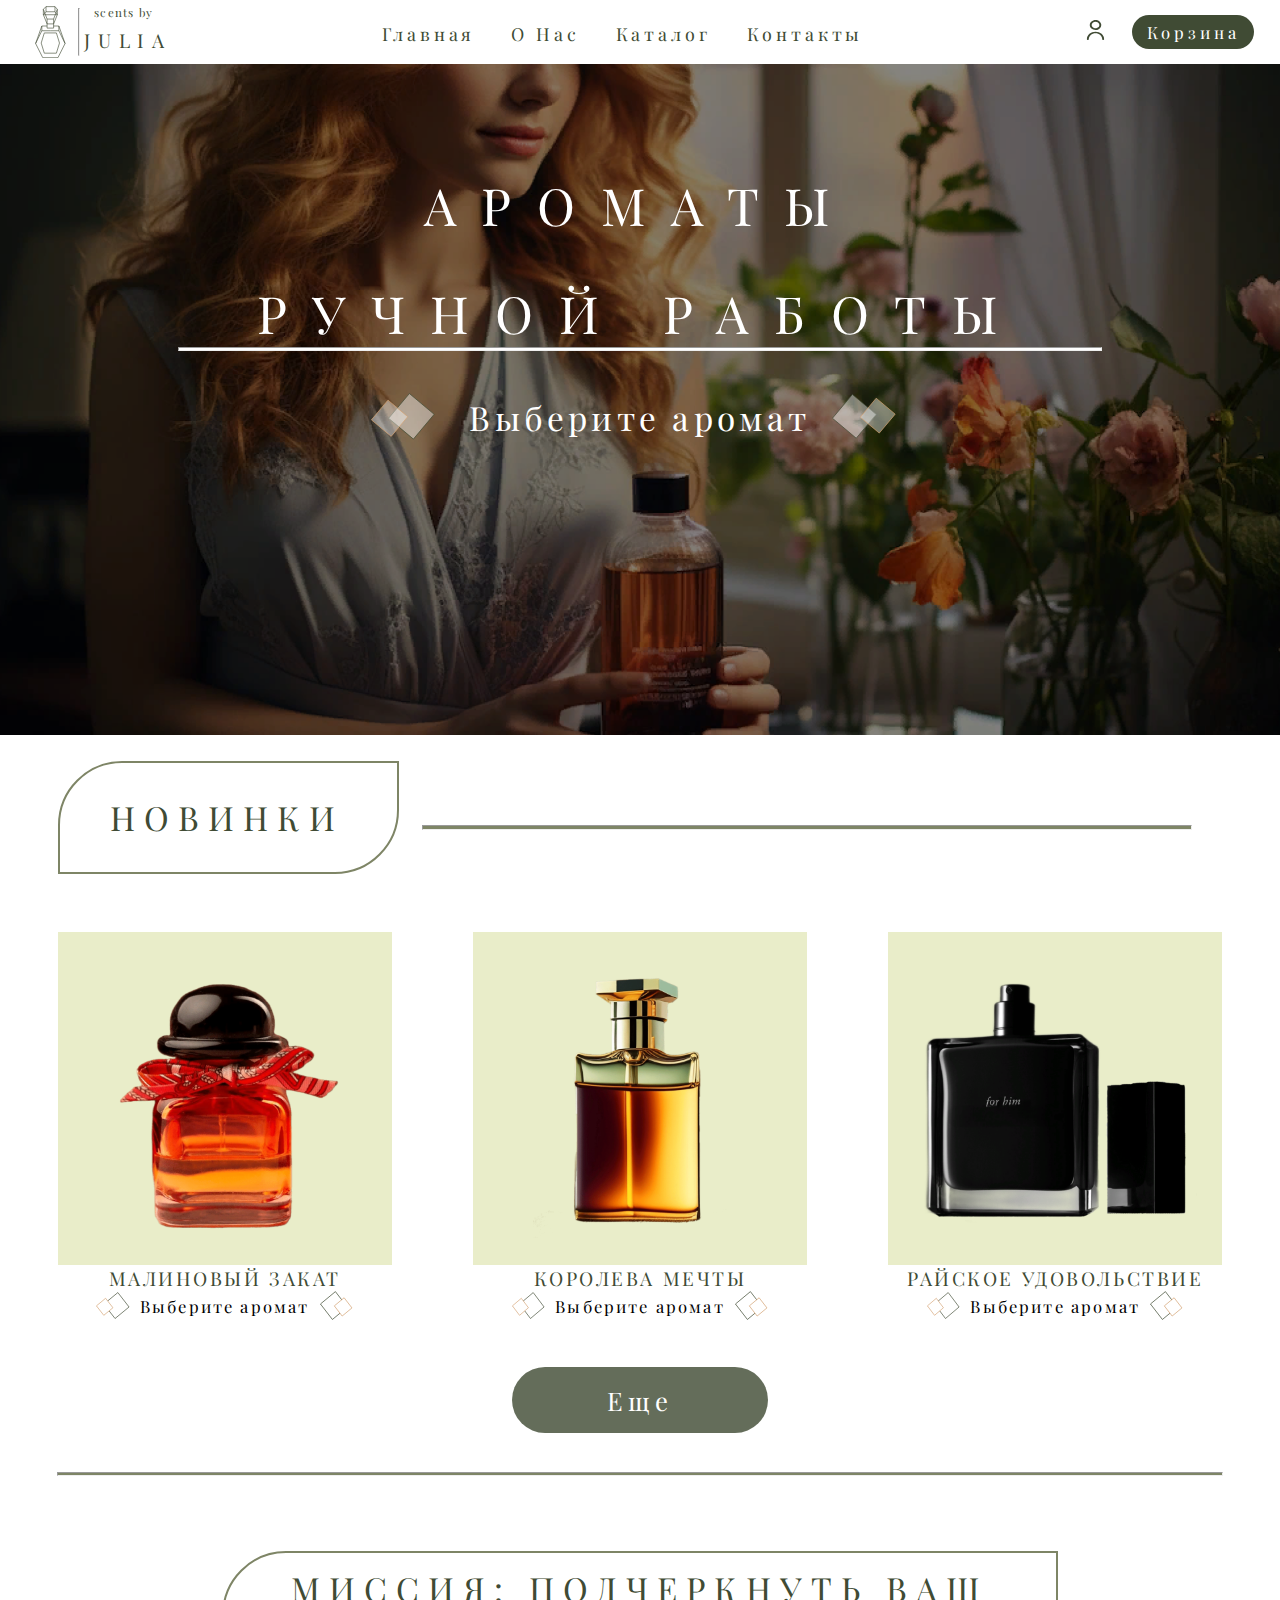
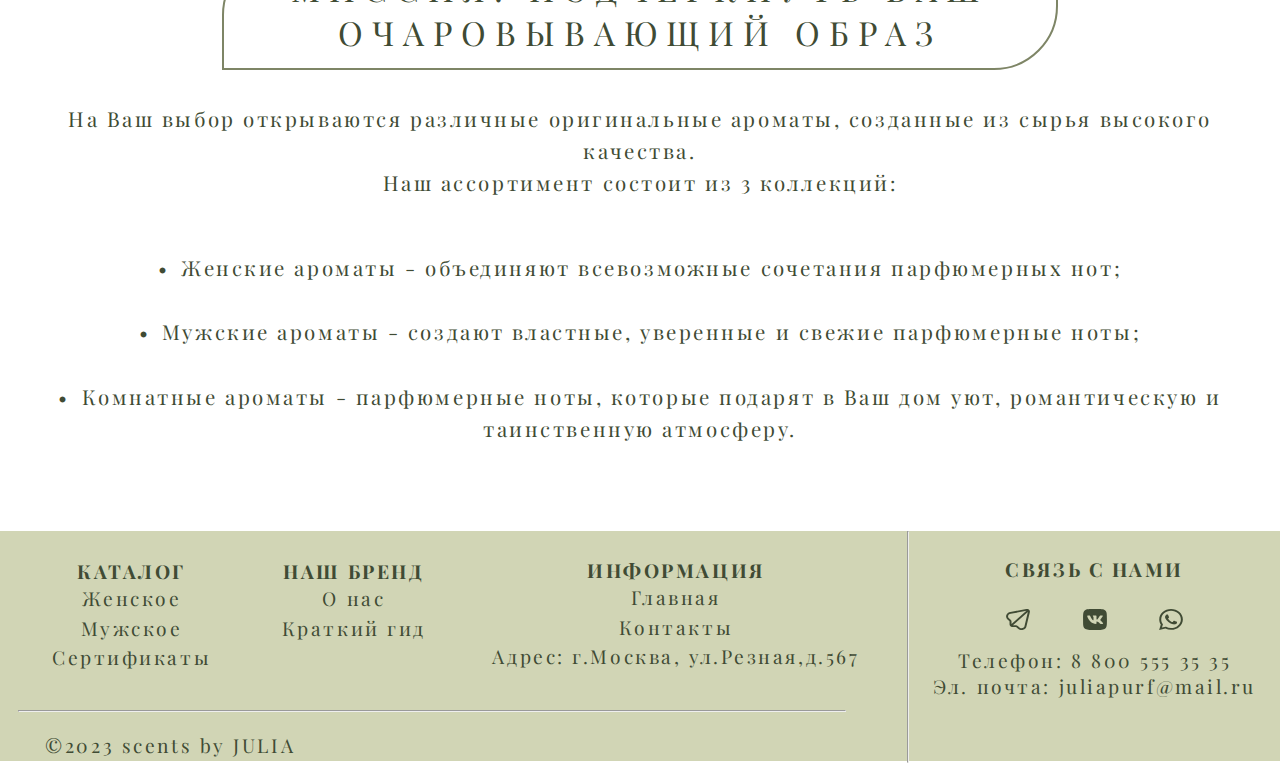
==== index.html @ 01673d9e "Add files via upload" ====
<!DOCTYPE html>
<html>
<head>
    <meta name="viewport" content="width=device-width, initial-scale=1.0">
    <link rel="stylesheet"  href="./css/style11.css">
    <style>
        @font-face {
	font-family: 'Playfair Display'; 
	src: local('Playfair Display'),
		url(PlayfairDisplay-VariableFont_wght.ttf); 
}
    </style>
</head>
<body>
    <header class="menu">
      
      <div class="logo">
          <div style="width: 100%; height: 100%; display: flex; justify-content: flex-end; margin: auto 0%;">
              <img src="./img/флакон.svg" width="78%" height="98%">
          </div>
        <hr style="display: flex; width: 0.5%; height: 3.6vw; margin-left: 8%; margin-right: 3%; background: #404B34;">
          <div>
            <p2>scents by</p2>
            <p3>Julia</p3>
            </div>
      </div>
    
        
    <div class="pan"> <!--lincs-->
        <a href="index.html"><p1>Главная</p1></a>
            <a href="#"><p1>О нас</p1></a>
            <a href="#"><p1>Каталог</p1></a>
            <a href="contakt.html"><p1>Контакты</p1></a>
    </div>
   

    <div class="account">
            <a href="#">
              <img src="./img/icon-личный кабинет.svg" style="width: 100%; height: 100%;">
            </a>
    </div>

    <div class="kor">
          <a href="#"><p>Корзина</p></a>
    </div>
        
    <button class="menu-toggle">&#9776;</button>
  
    <div class="menu-dropdown">
            <a href="index.html"><p1>Главная</p1></a>
            <a href="#"><p1>О нас</p1></a>
            <a href="#"><p1>Каталог</p1></a>
            <a href="contakt.html"><p1>Контакты</p1></a>
            <a href="#"><p1>Личный кабинет</p1></a>
            <a href="#"><p1>Корзина</p1></a>
        </div>
    </header>
    
    <div class="ccc">
        <img src="./img/Эстетика Магазина (1).png" width="100%" height="100%">
        <div style="width:100%; height: 100%; left: 0%; top: 0%; position: absolute; background: rgba(0, 0, 0, 0.48)"></div>
        <div class="cv">
            <h1 class="h1">Ароматы</h1>
            <h1 class="h2">Ручной работы</h1>
        </div>
        <hr style="width: 72%;height: 0.3%; top: 41%; background: white; position: absolute;">
        
        <div class="t">
        <div style="width: 5%; height: 7%; position: absolute; top:49%; left: 29%;">
            <img src="./img/Значслева.svg" width="100%" height="100%">
        </div>

            <h2>Выберите аромат</h2>

        <div style="width: 5%; height: 7%; position: absolute; top:49%; right: 30%;">
            <img src="./img/Значсправа.svg" width="100%" height="100%">
        </div></div>
        </div>

    <div class="new">

            <div class="neww">
                <h3>Новинки</h3>
                <div style="margin: auto 0%;">
                    <hr style="width: 60%; height: 0.2vw; left: 33%; background: #7E8566; position: absolute; ">
                </div>
            </div>
            
            <div class="f">
                <div class="f1">
                    <div class="img"><img src="./img/f1.png" width="80%" height="80%"></div>
                    
                    <div class="f31">
                        <div style="height: 45%; text-align: center;">
                            <p8>Малиновый закат</p8>
                        </div>
                        
                        <div class="f32">
                            <img src="./img/Значок слева.svg" width="10%" height="42%">
                            <p7>Выберите аромат</p7>
                            <img src="./img/Значок справа.svg" width="10%" height="42%">
                        </div>
                    </div>
                </div>
                <div class="f1">
                    <div class="img"><img src="./img/f2.png" width="64%" height="84%"></div>

                    <div class="f31">
                        <div style="height: 45%; text-align: center;">
                            <p8>Королева мечты</p8>
                        </div>
                        
                        <div class="f32">
                            <img src="./img/Значок слева.svg" width="10%" height="42%">
                            <p7>Выберите аромат</p7>
                            <img src="./img/Значок справа.svg" width="10%" height="42%">
                        </div>
                    </div>

                </div>
                <div class="f1">
                    <div class="img"><img src="./img/f3.png" width="89%" height="84%"></div>
                    
                    <div class="f31">
                        <div style="height: 45%; text-align: center;">
                            <p8>Райское удовольствие</p8>
                        </div>
                        
                        <div class="f32">
                            <img src="./img/Значок слева.svg" width="10%" height="42%">
                            <p7>Выберите аромат</p7>
                            <img src="./img/Значок справа.svg" width="10%" height="42%">
                        </div>
                    </div>
                </div>
            </div>
            
            <div class="ech">
                <p>Еще</p>
            </div>
    </div>
    
    <hr style="width: 91%; height: 0.2vw; background: #7E8566; margin-top: 3%;">

    <div class="mis" >
       <a name="git"></a>
        <div class="miss">
            <h4>Миссия: Подчеркнуть ваш очаровывающий образ</h4>
        </div>
    
        <div class="tex">
            <p9>На Ваш выбор открываются различные оригинальные ароматы, созданные из сырья высокого качества.</p9>
            <p10>Наш ассортимент состоит из 3 коллекций:</p10><br>
          <ul> 
            <li>Женские ароматы - объединяют всевозможные сочетания парфюмерных нот;</li><br>
            <li>Мужские ароматы - создают властные, уверенные и свежие парфюмерные ноты;</li><br>
            <li>Комнатные ароматы - парфюмерные ноты, которые подарят в Ваш дом уют, романтическую и таинственную атмосферу.</li><br>
        </ul> 
        </div> 
    
    </div>

    <footer>
        <div class="fleft">

            <div class="kat">
                <div class="katalog">
                    <div class="p16"><p16>Каталог</p16></div>
                    
                    <div class="p17">
                        <p17>Женское</p17>
                        <p17>Мужское</p17>
                        <p17>Сертификаты</p17>
                    </div>
                </div>

                <div class="our">
                    <div class="p16"><p16>Наш бренд</p16></div>
                    
                    <div class="p17">
                        <p17>О нас</p17>
                        <p17><a href="#git">Краткий гид</a></p17>
                    </div>
                </div>

                <div class="infor">
                    <div class="p16"><p16>Информация</p16></div>
                    
                    <div class="p17">
                        <p17><a href="index.html">Главная</a></p17>
                        <p17><a href="contakt.html">Контакты</a></p17>
                        <p17>Адрес: г.Москва, ул.Резная,д.567</p17>
                    </div>
                </div>

            </div>
            <hr style="width: 91%; height: 0.01vw; background: #404B34; margin:0 0 0 2%;">
            <p>©2023 scents by JULIA</p>
            

        </div>
        <hr class="hr-style" style="width: 0.01vw; height: 18vw; background: #404B34; margin: 0;">
        <div class="fright">
            <div class="with_our">
                <div class="p16"><p16>Связь с нами</p16></div>
                <div class="znac">
                    <img src="./img/тг.svg" width="16%" height="100%">
                    <img src="./img/вк.svg"  width="16%" height="100%">
                    <img src="./img/ватцап.svg"  width="16%" height="100%">
                </div>
                <div class="text">
                    <p20>Телефон: <a href="tel:+78005553535">8 800 555 35 35</a></p20>
                    <p20>Эл. почта: <a href="mailto:juliapurf@mail.ru?subject=Вопросы и предложения">juliapurf@mail.ru</a></p20>
                </div>
            </div>
        </div>
    </footer>

    <div class="btn-up btn-up_hide"></div>


    <script src="index.js"></script>
</body>
</html>
---- css/style11.css ----
body{
    font-family: 'Playfair Display', serif;
    margin: 0%;
    width: 100%;
    height: 100%;
    /*width: 1920px;
    height: 3553px;*/
}

.btn-up {
position: fixed;
background-color: #7E8566;
right: 20px;
bottom: 20px;
border-radius: 22px;
cursor: pointer;
width: 44px;
height: 44px;
}

.btn-up::before {
content: "";
text-align: center;
position: absolute;
width: 20px;
height: 20px;
left: 12px;
top: 12px;
background-image: url("data:image/svg+xml,%3Csvg xmlns='http://www.w3.org/2000/svg' width='20' height='20' viewBox='0 0 20 20'%3E%3Cg fill='none' stroke='%23fff' stroke-width='2' stroke-linecap='round' stroke-linejoin='round'%3E%3Cpath d='M10 17V4M3 10l7-7 7 7'/%3E%3C/g%3E%3C/svg%3E");
}

.btn-up_hide {
display: none;
}

@media (hover: hover) and (pointer: fine) {
.btn-up:hover {
background-color: #7E8566;
}
}

header{
    display: flex;
    width: 96%;
    height: 4%;
    /*width: 1840px;
    height: 123px;*/
    flex-shrink: 0;
    margin-left: auto;
    margin-right: auto;
    justify-content: space-between;
    align-items: center;
    flex-direction: row;
}
.logo{
    display: flex;
    justify-content: left;
    width: 11.9%;
    height: 66.66%;
    margin: auto 0%;
    flex-shrink: 0;
}

p2{
    display: flex;
    width: 90%;
    height: 40%;
    flex-direction: column;
    justify-content: center;

    color: #404B34;
    text-align: center;
    font-size: 0.9vw;
    font-style: normal;
    font-weight: 400;
    line-height: normal;
    letter-spacing: 0.1vw;
    text-transform: lowercase;
}



p3{
    display: flex;
    width: 74.5%;
    height: 45%;
    flex-direction: column;
    justify-content: center;
    flex-shrink: 0;

    color: #404B34;
    text-align: center;
    font-size: 1.5vw;
    font-style: normal;
    font-weight: 400;
    line-height: 0%; /* 0% */
    letter-spacing: 0.6vw;
    text-transform: uppercase;
}

.pan{
    display: flex;
    justify-content: center;
    width: 36%;
    height: 22.7%;
    margin: auto 0;
    flex-grow: 1;
    flex-shrink: 0;
}

p1{
    vertical-align: middle;
    margin: auto 0 ;
    color: #404B34;
    text-align: center;
    font-size: 1.4vw;
    font-style: normal;
    font-weight: 400;
    line-height: 0%; /* 0% */
    letter-spacing: 0.3vw;
    text-transform: capitalize;
   
}

.pan a {
    margin: auto 2% ;        
    text-decoration: none
}

.account {
            
    width: 2.7%;
    height: 36.5%;
    display: flex;
    align-items: center;
    margin-right: 2%;
        
}

.kor{
    align-items: center;
    width: 10%;
    height: 54.4%;
    flex-shrink: 0;
    border-radius: 2vw;
    background: #404B34;
    margin: auto 0;
    color:white;
    text-align: center;
    font-size: 1.3vw;
    font-style: normal;
    font-weight: 400;
    line-height: 0%; /* 0% */
    letter-spacing: 0.3vw;
    text-transform: capitalize;

}
.kor a{
    color: white;
    text-decoration: none;
}

.account a {
    margin-left: 10px;
    color: #fff;
    text-decoration: none;
}


.menu-toggle {
    display: none;
    width: 5%;
    height: 100%;
    background-color: #404B34;
    border: none;
    color: #fff;
    font-size: 3vw;
    text-align: center;
    cursor: pointer;
}
.menu-dropdown{
  display: none;
}

.ccc {
height: 29%;           
position: relative;
display: flex;
flex-direction: column;
justify-content: center;
align-items: center;
text-align: center;
}

.cv { width: 75%;
    height: 25%;
display: flex;
justify-content: center;
align-items: center;
}

.h1{
    
    width: 60%;
    height: 10%;
    top: 16%;
    margin: 0 auto;
    position: absolute; 
    color: white; 
    font-size: 4vw;
    font-weight: 400;
     text-transform: uppercase; 
     letter-spacing: 2vw; 
     word-wrap: break-word;
}

.h2{
    width: 100%; height: 10%;  top: 32%;
    margin: 0 auto;
    position: absolute; 
    color: white; 
    font-size: 4vw; 
    font-weight: 400;
     text-transform: uppercase; 
     letter-spacing: 2vw; 
     word-wrap: break-word;

}

h2{
    display: flex;
    position: absolute;
    top: 44%;
    width: 28%;
    height: 9%;
    flex-direction: column;
    justify-content: center;
    flex-shrink: 0;
    color: #FFF;

    text-align: center;
    font-size: 2.6vw;
    font-style: normal;
    font-weight: 400;
    line-height: 0%; /* 0% */
    letter-spacing: 0.33vw;

}

.t{
    display: flex;
    flex-direction: row;
    justify-content: center;
    align-items: center;
}


.new{

    display: flex;
    width: 91%;
    margin-left: auto;
    margin-right: auto;
    height: 29%;
    margin-top:2%;
    flex-direction: column;

    flex-shrink: 0;
}
.neww{
    
    width: 29%;
    height: 8.5vw;
    border-radius: 5vw 0;
    border: 0.2vw solid #7E8566;
    display: flex;
    justify-content: space-around;
}
h3{
    display: flex;
    width: 70%;
    height: 9%;
    align-items: center;
    flex-shrink: 0;
    color: #404B34;
        margin: auto;
    text-align: center;
    font-size: 2.6vw;
    font-style: normal;
    font-weight: 400;
    line-height: 0%; /* 0% */
    letter-spacing: 0.7vw;
    text-transform: uppercase;
}

.f{
    width: 100%;
    height: 60%;
    margin-top:5%;
    display: flex;
    justify-content: space-between;
    flex-shrink: 0;

}
.f1{
    width: 28.7%;
    height: 99%;
    flex-shrink: 0;

    
}
.img{
    width: 100%; 
    height:26vw; 
    background: #E9EDC9; 
    display: flex;
                    
    justify-content: center;
                    
    align-items: center;
}

.f31{
    
    width: 100%;
    height: 16.5%;
    flex-shrink: 0;
}
p8{
    color: #404B34;
    text-align: center;
    font-size: 1.5vw;
    font-style: normal;
    font-weight: 400;
    letter-spacing: 0.2vw;
    text-transform: uppercase;
}
.f32{

    margin-left: auto;
    margin-right: auto;
    width: 100%;
    height: 54%;
    display: flex;
     align-items: center;
    justify-content: center;flex-shrink: 0;
}
p7{
    margin: 0 3%;
    text-align: center;
    font-size: 1.3vw;
    font-style: normal;
    font-weight: 400;
    line-height: 0px; /* 0% */
    letter-spacing: 0.17vw;
}
.ech{
    width: 22%;
    height: 5.2vw;
    margin-left: auto;
    margin-right: auto;
    margin-top:4%;
    flex-shrink: 0;
    border-radius: 3vw;
    background: rgba(64, 75, 52, 0.81);
    
    display: flex;
    flex-direction: column;
    justify-content: center;

    color: #FFF;
    text-align: center;
    font-size: 2vw;
    font-style: normal;
    font-weight: 400;
    letter-spacing: 0.4vw;
    text-transform: capitalize;
}
.mis{
    margin-top: 5.8%;
    display: flex;
    flex-direction: column;
    align-items: center;
    
}
.tex{    
    display: flex;
    width: 91%;
    height: 36vw;
    flex-direction: column;
    justify-content: center;
    flex-shrink: 0;
    color: #404B34;
    text-align: center;
    font-size: 1.6vw;
    font-style: normal;
    font-weight: 400;
    line-height: 157.813%; /* 157.813% */
    letter-spacing:  0.2vw;
}

ul{
    list-style: none;
    text-align: center;
    padding: 0;
   
}
li:before {
    content: "\2022";
    margin-inline-end: 0.9vw;
}
.miss{
    width: 65%;
    height: 9vw;
    flex-shrink: 0;
    border-radius: 5vw 0;
    border: 0.2vw solid #7E8566;
    background: rgba(255, 255, 255, 0.24);

    display: flex;
    align-items: center;

}
h4{
     color: #404B34;
    text-align: center;
    font-size: 2.6vw;
    font-style: normal;
    font-weight: 400;
    letter-spacing: 0.7vw;
    text-transform: uppercase;
}

footer{
    background: #D1D5B5;
    width: 100%;
    height: 18vw/*338px*/;
    display: flex;
    flex-direction: row;
    flex-shrink: 0;
}
.fleft{
    width: 71%;
    height: 100%;
}
.fright{
    width: 29%/*555px*/;
    height: 100%;
    display: flex;
    justify-content: center;
}
.kat{
    width: 100%/*1365px*/;
    height: 14vw;/*267*/
    display: flex;
    flex-direction: row;
    align-items: center;
    justify-content: space-evenly;
}

.katalog{
    width: 23%;
    height: 69%;
    display: flex;
flex-direction: column;
align-items: center;

}
.our{
    width: 20%;
    height: 69%;
}
.infor{
    width: 45%;
    height: 70%;
}


.with_our{
    width: 89%;
    height: 72%;
    margin-top: 7%;

    display: flex;
    flex-direction: column;
    align-items: center;

}
p15{
    
    width: 72%;
    height: 19%;
    margin-left: 5%;
    flex-shrink: 0;

    color: #404B34;
    vertical-align: bottom;
    font-size: 1.5vw;
    font-style: normal;
    font-weight: 400;
    letter-spacing: 0.15vw;
}
.p16{
    color: #404B34;
    text-align: center;
    font-size: 1.5vw;
    font-style: normal;
    font-weight: 400;
    letter-spacing: 0.2vw;
    text-transform: uppercase;
    font-weight: bold;
}
.p17{
    display: flex;
    flex-direction: column;
    justify-content: flex-end;
    
    
}
footer p{
    color: #404B34;
    margin-left: 5%;
    font-size: 1.5vw;
    font-style: normal;
    font-weight: 400;
    line-height: 2.3vw; /* 0% */
    letter-spacing: 0.2vw;
}
p17{
    color: #404B34;
    text-align: center;
    font-size: 1.5vw;
    font-style: normal;
    font-weight: 400;
    line-height: 2.3vw; /* 0% */
    letter-spacing: 0.2vw;
}
.znac{
    width: 80%;
    height: 13%;
    margin-top: 8%;
    display: flex;
    flex-direction: row;
    justify-content: space-evenly;

}
.text{
    display: flex;
    flex-direction: column;
    align-items: center;

    margin-top: 5%;

    color: #404B34;
    text-align: center;
    font-size: 1.5vw;
    font-style: normal;
    font-weight: 400;
    letter-spacing:  0.2vw;
}
a{
    text-decoration: none ;
    color: #404B34; /* Цвет ссылок */
    transition: color 0.3s;
}
a:hover{
    color: #5b882a;
}

@media screen and (max-width: 1200px) {
    .logo p2{
        height: 30%;
        margin-top: 14%
    }
    .tex{
         height: 40vw;
        font-size: 1.7vw;
    }
    
}
@media screen and (max-width: 1000px) {
    .logo p2{
        height: 30%;
        margin-top: 14%
    }
    .tex{
            
        font-size: 1.7vw;
            height: 42vw;
    }
    
}


@media only screen and (max-width: 800px) {
    .pan {
        display: none;
    }
    .logo p2{
        height: 30%;
        margin-top: 8%
    }
    .account a {
        display: none;
    
    }
    .kor{
        display: none;
    }
    .menu-toggle {
        display: flex;
        justify-content: center;
        align-items: center;
    }
    .menu-dropdown {
        display: none;
        background-color: #E9EDC9;
        position: absolute;
        top: 5.9vw;
        left: 0;
        right: 0;
        text-align: left;
        z-index: 1;
    }
    .menu-dropdown a {
        display: block;
        padding: 2vw;
        border-bottom: 1px solid #ddd;
      }
    p1{
        font-size: 2.3vw;
    }
    .menu-toggle.active + .menu-dropdown {
        display: block;
    }
    
    .menu-dropdown a {
        display: block;
        text-decoration: none;
    }

}
@media screen and (max-width: 600px) {
    .logo p2{
        height: 30%;
        margin-top: 14%
    }
    .tex{
            
        font-size: 2.7vw;
        width: 82vw;
        height: 72vw;
    }
    .new{
        height: 100%;
    }
    .f{
        width: 100%;
        height: 100%;
        display: flex;
        flex-direction: column;
        align-items: center;
    }

    .f1{
        width: 60%;
        height: 100%;
        margin-bottom: 5%;}
    .img{
        width: 100%;
        height: 100%;
    }

    .f31{
        height: 50%;
    }
    p8{
        font-size: 3.7vw;
    }
    p7{
        font-size: 3vw;
    }
    .ech{
        width: 32%;
        height: 7.5vws;
        font-size: 3vw;
    }
    p1{
        font-size: 3vw;
        top: 3vw;
    }
    .menu-dropdown {
        top: 7vw;
    }
    .miss{
        width: 70%;
        height: 11vw;
        font-size: 3vw;
}
    h3{
        width: 80%;
        height: 9%;
        font-size: 3vw;
    }
    .h1{
    
        width: 63%;
        height: 11%;
        top: 14%;
        font-size: 4.6vw;
    }
    
    .h2{
        width: 100%; height: 10%;  top: 28%; 
        font-size: 4.6vw; 
        font-weight: 400;
    
    }
    h2{
        top: 43%;
        width: 30%;
        font-size: 2.8vw;
    
    }
}
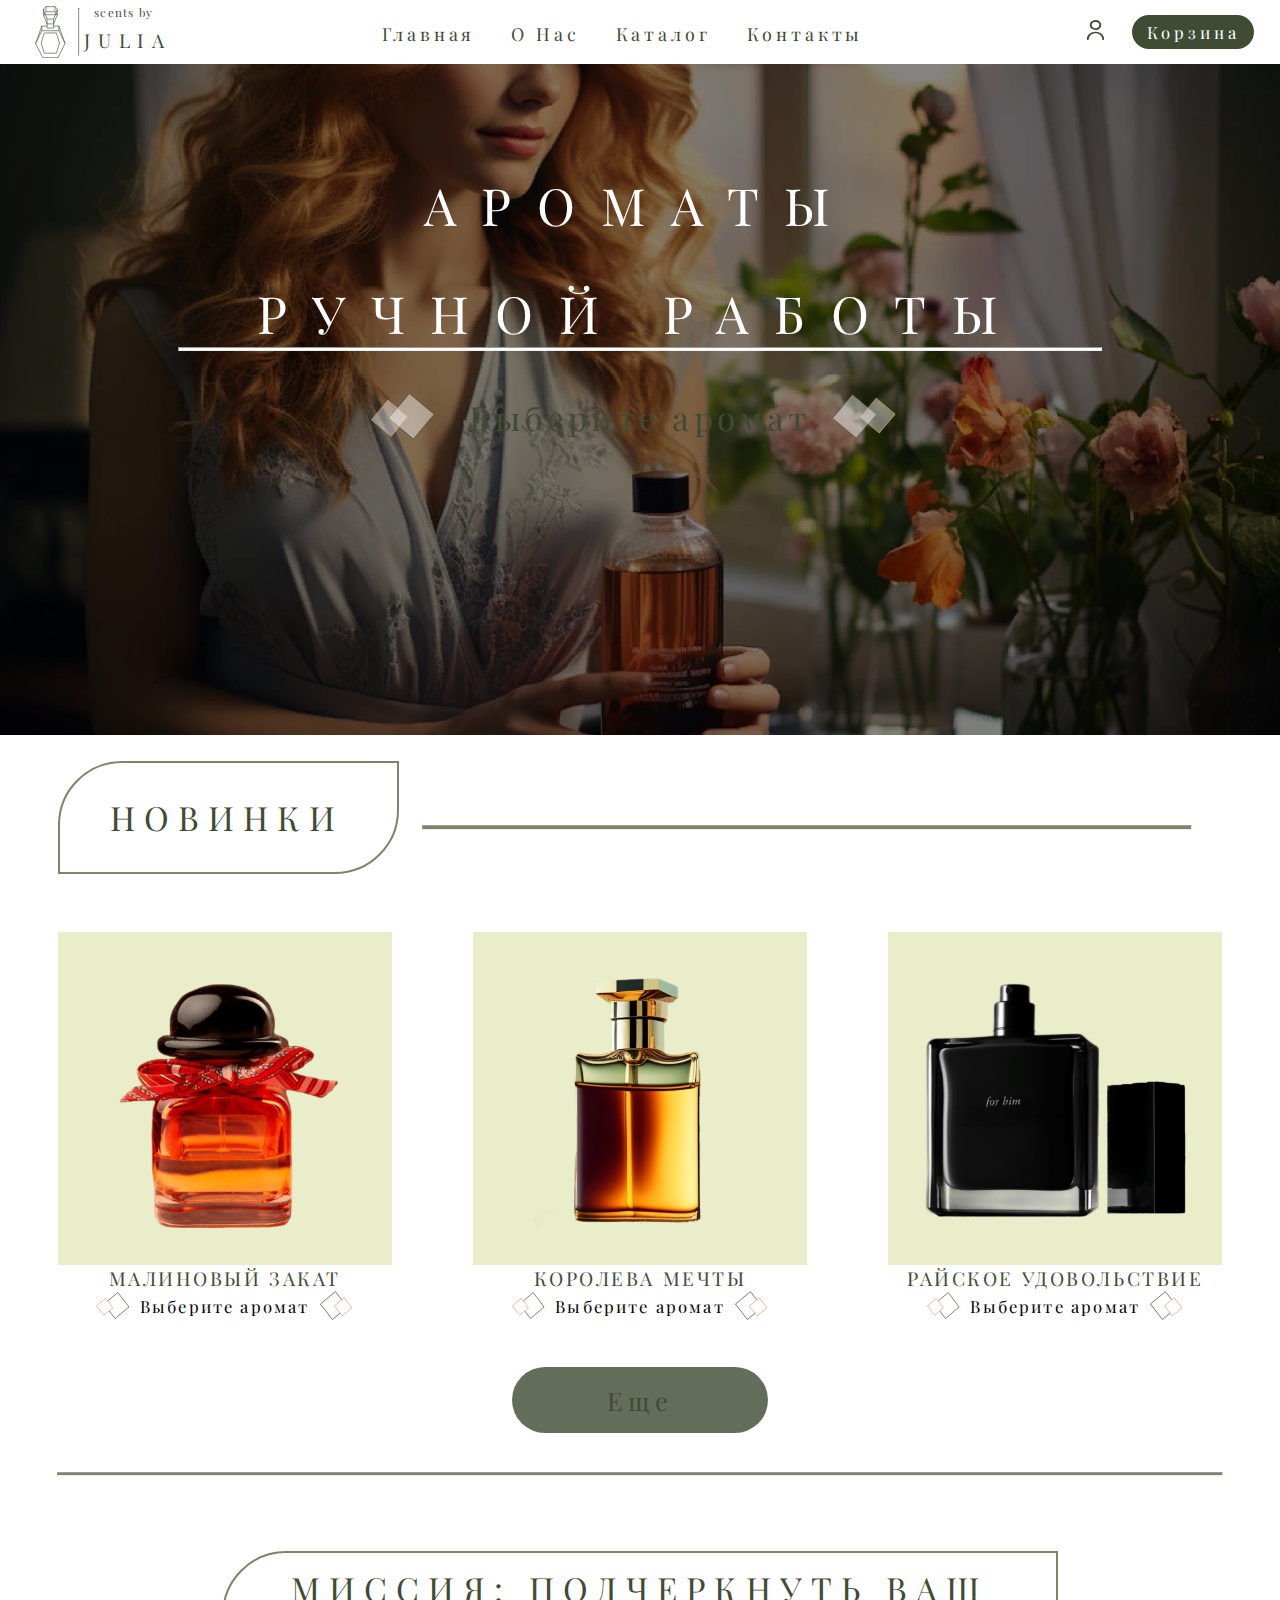
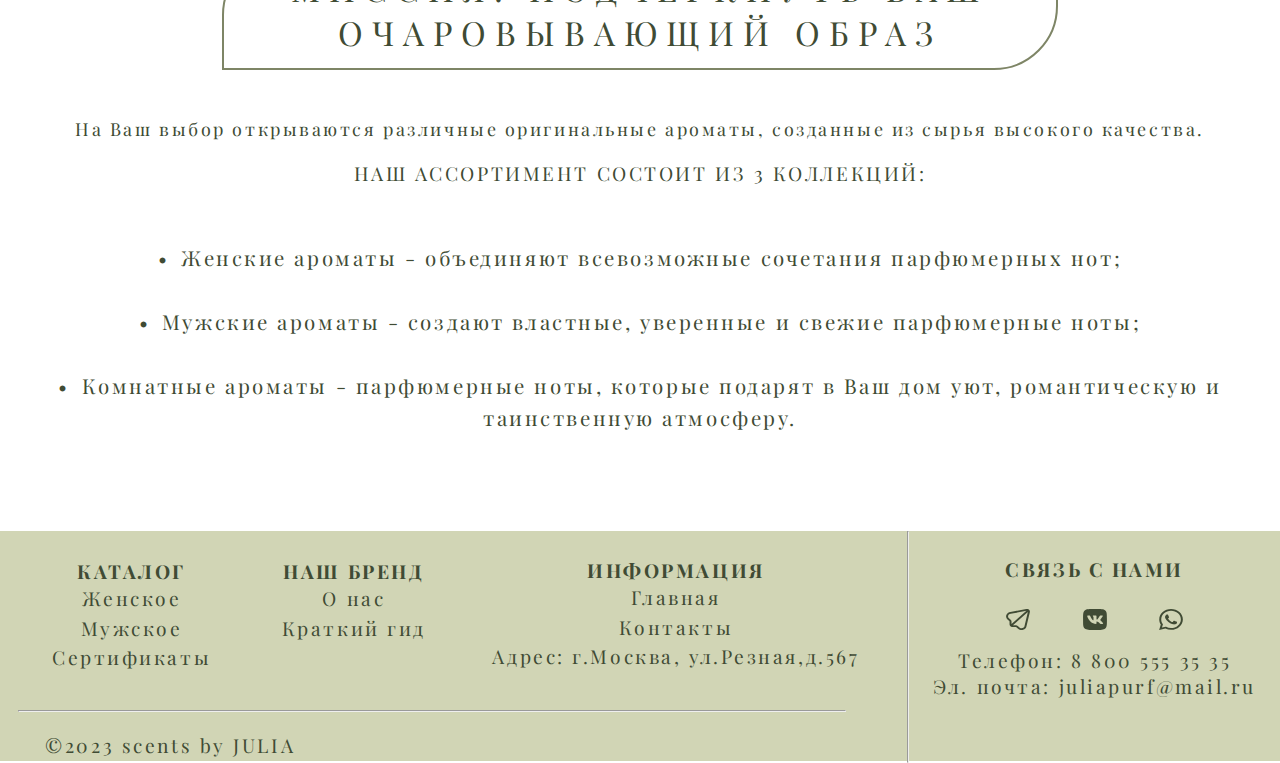
==== commit 671169dc: "Add files via upload" ====
--- a/index.html
+++ b/index.html
@@ -3,6 +3,7 @@
 <head>
     <meta name="viewport" content="width=device-width, initial-scale=1.0">
     <link rel="stylesheet"  href="./css/style11.css">
+    <link rel="stylesheet" href="./css/modal.css">
     <style>
         @font-face {
 	font-family: 'Playfair Display'; 
@@ -28,31 +29,31 @@
         
     <div class="pan"> <!--lincs-->
         <a href="index.html"><p1>Главная</p1></a>
-            <a href="#"><p1>О нас</p1></a>
-            <a href="#"><p1>Каталог</p1></a>
+            <a href="about.html"><p1>О нас</p1></a>
+            <a href="new.html"><p1>Каталог</p1></a>
             <a href="contakt.html"><p1>Контакты</p1></a>
     </div>
    
 
     <div class="account">
-            <a href="#">
+            <a href="login.html">
               <img src="./img/icon-личный кабинет.svg" style="width: 100%; height: 100%;">
             </a>
     </div>
 
     <div class="kor">
-          <a href="#"><p>Корзина</p></a>
+          <a href="login.html"><p>Корзина</p></a>
     </div>
         
     <button class="menu-toggle">&#9776;</button>
   
     <div class="menu-dropdown">
             <a href="index.html"><p1>Главная</p1></a>
-            <a href="#"><p1>О нас</p1></a>
-            <a href="#"><p1>Каталог</p1></a>
+            <a href="about.html"><p1>О нас</p1></a>
+            <a href="new.html"><p1>Каталог</p1></a>
             <a href="contakt.html"><p1>Контакты</p1></a>
-            <a href="#"><p1>Личный кабинет</p1></a>
-            <a href="#"><p1>Корзина</p1></a>
+            <a href="login.html"><p1>Личный кабинет</p1></a>
+            <a href="login.html"><p1>Корзина</p1></a>
         </div>
     </header>
     
@@ -70,7 +71,7 @@
             <img src="./img/Значслева.svg" width="100%" height="100%">
         </div>
 
-            <h2>Выберите аромат</h2>
+            <h2><a href="new.html">Выберите аромат</a></h2>
 
         <div style="width: 5%; height: 7%; position: absolute; top:49%; right: 30%;">
             <img src="./img/Значсправа.svg" width="100%" height="100%">
@@ -97,7 +98,7 @@
                         
                         <div class="f32">
                             <img src="./img/Значок слева.svg" width="10%" height="42%">
-                            <p7>Выберите аромат</p7>
+                            <p7 id="openModal">Выберите аромат</p7>
                             <img src="./img/Значок справа.svg" width="10%" height="42%">
                         </div>
                     </div>
@@ -112,7 +113,7 @@
                         
                         <div class="f32">
                             <img src="./img/Значок слева.svg" width="10%" height="42%">
-                            <p7>Выберите аромат</p7>
+                            <p7 id="open1">Выберите аромат</p7>
                             <img src="./img/Значок справа.svg" width="10%" height="42%">
                         </div>
                     </div>
@@ -128,7 +129,7 @@
                         
                         <div class="f32">
                             <img src="./img/Значок слева.svg" width="10%" height="42%">
-                            <p7>Выберите аромат</p7>
+                            <p7 id="open2">Выберите аромат</p7>
                             <img src="./img/Значок справа.svg" width="10%" height="42%">
                         </div>
                     </div>
@@ -136,7 +137,7 @@
             </div>
             
             <div class="ech">
-                <p>Еще</p>
+                <p><a href="new.html">Еще</a></p>
             </div>
     </div>
     
@@ -168,9 +169,9 @@
                     <div class="p16"><p16>Каталог</p16></div>
                     
                     <div class="p17">
-                        <p17>Женское</p17>
-                        <p17>Мужское</p17>
-                        <p17>Сертификаты</p17>
+                        <p17><a href="woman.html">Женское</a></p17>
+                        <p17><a href="man.html">Мужское</a></p17>
+                        <p17><a href="sert.html">Сертификаты</a></p17>
                     </div>
                 </div>
 
@@ -178,7 +179,7 @@
                     <div class="p16"><p16>Наш бренд</p16></div>
                     
                     <div class="p17">
-                        <p17>О нас</p17>
+                        <p17><a href="about.html">О нас</a></p17>
                         <p17><a href="#git">Краткий гид</a></p17>
                     </div>
                 </div>
@@ -217,8 +218,148 @@
     </footer>
 
     <div class="btn-up btn-up_hide"></div>
-
+    
+    <div id="modal" class="modal">
+        <div class="modal-content">
+          <span class="close">&times;</span>
+          <div class="cart">
+                  
+              <div class="fff1">
+                      <div class="img1">
+                          <img src="./img/f1.png" width="80%" height="80%">
+                      </div>
+                      <div class="fff111" style="text-align: center;">
+                          <p10>Малиновый закат</p10><br>
+                          <p9>Цена: 1892Р</p9>
+                          <div><p9>Объем: </p9><p13 id="o10">10  </p13><p13 id="o30">30  </p13><p13 id="o50">50</p13></div><br>
+                          <div class="ror1"><a href="#"><p9>Добавить в корзину</p9></a></div>
+                      </div>
+              </div>
+  
+              <div class="xar">
+                  <div class="xar1">
+                      <p12>Описание</p12>
+                      <hr style="width: 100%; height: 0.2vw; background: #7E8566;">
+                      <p11>Аромат раскрывается невероятно жизнерадостным букетом из сицилийского мандарина и листьев малины, в который добавлены свежие, воздушные нотки ландыша и магнолии. Османтус и жасмин, драгоценные и соблазнительные компоненты, раскрывают яркую женственность аромата.</p11>
+                  </div>
+                  <div class="xar2">
+                      <p12>Характеристика</p12>
+                      <hr style="width: 100%; height: 0.2vw; background: #7E8566;">
+                      <div class="xar21">
+                          <div class="xar123">
+                              <p11>Верхние ноты</p11><br>
+                              <p11>Ноты сердца</p11><br>
+                              <p11>Базовые ноты</p11><br>
+                              <p11>Семья аромата</p11>
+                          </div>
+                          <div>
+                              <p11>мандарин, ландыш, османтус</p11><br>
+                              <p11>магнолия, жасмин, лист малины</p11><br>
+                              <p11>амброксан, кедр, древесные ноты</p11><br>
+                              <p11>Цветочная</p11>
+                          </div>
+                      </div>
+                  </div>
+              </div>
+          </div>
+        </div>
+      </div>
+  
+  
+      <div id="modal1" class="modal1">
+          <div class="modal-content">
+            <span class="close1">&times;</span>
+            <div class="cart">
+                    
+                <div class="fff1">
+                        <div class="img1">
+                            <img src="./img/f2.png" width="80%" height="80%">
+                        </div>
+                        <div class="fff111" style="text-align: center;">
+                            <p10>Королева мечты</p10><br>
+                            <p9>Цена: 6789Р</p9>
+                            <div><p9>Объем: </p9><p13 id="o10">10  </p13><p13 id="o30">30  </p13><p13 id="o50">50</p13></div><br>
+                            <div class="ror1"><a href="#"><p9>Добавить в корзину</p9></a></div>
+                        </div>
+                </div>
+  
+                <div class="xar">
+                    <div class="xar1">
+                        <p12>Описание</p12>
+                        <hr style="width: 100%; height: 0.2vw; background: #7E8566;">
+                        <p11>Деликатный изящный аромат, сидящий близко к коже. В этом заключается его прелесть. Это аромат дорогого уходового средства, который так и тянет ощутить, приблизившись носом к запястью.  Как для настоящей леди нет нужды намеренно привлекать к себе внимание, чтобы быть замеченной.</p11>
+                    </div>
+                    <div class="xar2">
+                        <p12>Характеристика</p12>
+                        <hr style="width: 100%; height: 0.2vw; background: #7E8566;">
+                        <div class="xar21">
+                            <div class="xar123">
+                              <p11>Верхние ноты</p11><br>
+                              <p11>Ноты сердца</p11><br>
+                              <p11>Базовые ноты</p11><br>
+                              <p11>Семья аромата</p11>
+                          </div>
+                          <div>
+                              <p11>лист мандарина и черная смородина</p11><br>
+                              <p11>роза и иланг-иланг</p11><br>
+                              <p11>мускус и ирис</p11><br>
+                              <p11>Цветочная</p11>
+                            </div>
+                        </div>
+                    </div>
+                </div>
+            </div>
+          </div>
+        </div>
+  
+  
+        <div id="modal2" class="modal2">
+          <div class="modal-content">
+            <span class="close2">&times;</span>
+            <div class="cart">
+                    
+                <div class="fff1">
+                        <div class="img1">
+                            <img src="./img/f3.png" width="80%" height="80%">
+                        </div>
+                        <div class="fff111" style="text-align: center;">
+                            <p10>Рай наслаждения</p10><br>
+                            <p9>Цена: 3678Р</p9>
+                            <div><p9>Объем: </p9><p13 id="o10">10  </p13><p13 id="o30">30  </p13><p13 id="o50">50</p13></div><br>
+                            <div class="ror1"><a href="#"><p9>Добавить в корзину</p9></a></div>
+                        </div>
+                </div>
+                <div class="xar">
+                    <div class="xar1">
+                        <p12>Описание</p12>
+                        <hr style="width: 100%; height: 0.2vw; background: #7E8566;">
+                        <p11>Аромат начинается свежими нотами цитрусовых, которые постепенно сменяются пряными аккордами кардамона и корицы. В сердце аромата раскрываются теплые и утонченные ноты древесных аккордов. Аромат придает мужчине чувство уверенности, страсти и элегантности, делая его неповторимым и узнаваемым.</p11>
+                    </div>
+                    <div class="xar2">
+                        <p12>Характеристика</p12>
+                        <hr style="width: 100%; height: 0.2vw; background: #7E8566;">
+                        <div class="xar21">
+                            <div class="xar123">
+                                <p11>Верхние ноты</p11><br>
+                                <p11>Ноты сердца</p11><br>
+                                <p11>Базовые ноты</p11><br>
+                                <p11>Семья аромата</p11>
+                            </div>
+                            <div>
+                                <p11>арбуз, бергамот</p11><br>
+                                <p11>кардамон, корица, иланг-иланг</p11><br>
+                                <p11>мускус, белый кедр</p11><br>
+                                <p11>Древесные</p11>
+                            </div>
+                        </div>
+                    </div>
+                </div>
+            </div>
+          </div>
+        </div>
 
     <script src="index.js"></script>
+    <script src="./script/modalindex.js"></script>
+    <script src="./script/ob.js"></script>
 </body>
 </html>--- a/css/modal.css
+++ b/css/modal.css
@@ -0,0 +1,500 @@
+
+.cart{
+    width: 98%;
+    height: 90%;
+    display: flex;
+    flex-direction: row;
+    margin-top: 1%;
+    flex-wrap: wrap;
+    overflow: scroll;
+
+}
+.fff1{
+    width: 40%;
+    height: 100%;
+    display: flex;
+    flex-direction: column;
+    align-items: center;
+
+}
+
+
+.fff111{
+
+    width: 100%;
+    height: 33%;
+
+    display: flex;
+    flex-direction: column;
+    justify-content: space-evenly;
+    align-items: center;
+}
+.img1{
+    width: 80%;
+    height: 67%;
+    background: #E9EDC9; 
+    display: flex;
+                    
+    justify-content: center;
+                    
+    align-items: center;
+}
+p9{
+    color: #404B34;
+    text-align: center;
+    font-size: 1.4vw;
+    font-weight: 400;
+    letter-spacing: 0.2vw;
+}
+p13{
+    color: darkgray;
+    text-align: center;
+    font-size: 1.4vw;
+    font-weight: 400;
+    letter-spacing: 0.2vw;
+}
+p10{
+    color: #404B34;
+    text-align: center;
+    font-size: 1.5vw;
+    font-style: normal;
+    font-weight: 400;
+    letter-spacing: 0.2vw;
+    text-transform: uppercase;
+    margin-top: 1%;
+    
+}
+.ror1{
+    width: 60%;
+    height: 100%;
+    border-radius: 2vw;
+    background: #bad29e;
+    display: flex;
+    align-items: center;
+    justify-content: center;
+    
+}
+
+.xar{
+    width: 60%;
+    height: 100%;
+    flex-wrap: wrap
+}
+.xar1{
+    width: 100%;
+    height: 55%;
+
+}
+.xar21{
+    display: flex;
+    flex-direction: row;
+}
+.xar123{
+    width: 30%;
+}
+p11{
+    color: #404B34;
+font-size: 1.2vw;
+font-style: normal;
+font-weight: 400;
+line-height: 164%; /* 164% */
+letter-spacing: 0.2vw;
+}
+p12{
+    color: #404B34;
+font-size: 1.8vw;
+letter-spacing: 0.2vw;
+text-transform: capitalize;
+margin-left: 5%;
+}
+.xar2{
+
+    width: 100%;
+    height: 45%;
+}
+.modal, .modal1, .modal2, .modal3, .modal4, .modal5, .modal6, .modal7,
+ .modal8, .modal9, .modal10, .modal11, .modal12, .modal13, .modal14, .modal15, .modal16, .modal17{
+  display: none;
+  position: fixed;
+  top: 0%;
+  left: 0;
+  width: 100%;
+  height: 100%;
+  background-color: rgba(0, 0, 0, 0.5);
+  z-index: 1;
+}
+
+.modal-content {
+  background-color: #fefefe;
+  margin: auto;
+  margin-top: 5%;
+  border: 1px solid #888;
+  width: 80%;
+  height: 80%;
+}
+
+.close, .close1, .close2, .close3, .close4, .close5, .close6, .close7, .close8,
+ .close9, .close10, .close11, .close12, .close13, .close14, .close15, .close16 , .close17{
+  color: #aaa;
+  float: right;
+  font-size: 1.5vw;
+  font-weight: bold;
+}
+
+.close:hover,
+.close:focus, .close1:hover,
+.close1:focus, .close2:hover,
+.close2:focus , .close3:hover,
+.close3:focus, .close4:hover,
+.close4:focus, .close5:hover,
+.close5:focus, .close6:hover,
+.close6:focus,.close7:hover,
+.close7:focus,.close8:hover,
+.close8:focus, .close9:hover,
+.close9:focus, .close10:hover,
+.close10:focus, .close11:hover,
+.close11:focus, .close12:hover,
+.close12:focus, .close13:hover,
+.close13:focus, .close14:hover,
+.close14:focus, .close15:hover,
+.close15:focus, .close16:hover,
+.close16:focus, .close176:hover,
+.close17:focus {
+  color: black;
+  text-decoration: none;
+  cursor: pointer;
+}
+
+@media screen and (max-width: 1800px) {
+    .ror1{
+        height: 27%;
+    }
+    .img1{
+        height: 63%;
+    }
+    .xar1{
+        height: 60%;
+    }
+    .xar2{
+        height: 40%;
+    }
+    .cart{
+        height: 90%;
+    }
+    .modal-content{
+        height: 70%;
+    }
+}
+
+@media screen and (max-width: 1600px) {
+    .ror1{
+        height: 27%;
+    }
+    .img1{
+        height: 57%;
+    }
+    .xar1{
+        height: 60%;
+    }
+    .xar2{
+        height: 40%;
+    }
+    .cart{
+        height: 90%;
+    }
+}
+
+@media screen and (max-width: 1400px) {
+    .ror1{
+        height: 20%;
+    }
+    .img1{
+        height: 47%;
+    }
+
+
+}
+
+@media screen and (max-width: 1200px) {
+    .ror1{
+        height: 17%;
+    }
+    .img1{
+        height: 40%;
+    }
+    .xar1{
+        height: 50%;
+    }
+    .xar2{
+        height: 40%;
+    }
+    .modal-content{
+        height: 70%;
+    }
+}
+
+@media screen and (max-width: 1000px) {
+    .modal-content{
+        height: 70%;
+    }
+    .ror1{
+        height: 27%;
+    }
+
+}
+
+@media screen and (max-width: 800px) {
+    .modal-content{
+        height: 70%;
+    }
+    .fff1{
+        width: 90%;
+        margin-bottom: 1%;
+    }
+
+    .cart{
+        display: flex;
+        flex-direction: row;
+        justify-content: center;
+        align-items: center;
+        overflow: scroll;
+    }
+
+    .img1{
+        width: 40%;
+        height: 60%;
+    }
+    .fff111{
+        height: 45%;
+
+    }
+    .ror1{
+        width: 30%;
+    }
+    .xar2{
+        margin-top: 24%;
+    }
+}
+
+@media screen and (max-width: 800px) {
+    .modal-content{
+        height: 70%;
+    }
+    .fff1{
+        width: 90%;
+        margin-bottom: 1%;
+        height: 70%;
+    }
+
+    .cart{
+        display: flex;
+        flex-direction: row;
+        justify-content: center;
+        align-items: center;
+        overflow: scroll;
+    }
+
+    .img1{
+        width: 40%;
+        height: 60%;
+    }
+    .fff111{
+        height: 45%;
+
+    }
+    .ror1{
+        width: 40%;
+        height: 20%;
+    }
+    .xar{
+        width: 90%;
+        height: 100%;
+    }
+    p10{
+        font-size: 3vw;
+    }
+    p9, p13, p11{
+        font-size: 2.5vw;
+    }
+    p12{
+        font-size: 2.8vw;
+    }
+}
+@media screen and (max-width: 500px) {
+    .fff1{
+        height: 60%;
+
+    }
+    .img1{
+        height: 50%;
+    }
+    .ror1{
+        width: 46%;
+    }
+    xar2{
+        margin-top: 10%;
+    }
+}
+@media screen and (max-width: 400px) and (max-height: 850px) {
+    .fff1{
+        height: 45%;
+    }
+    .xar{
+        height: 70%;
+    }
+}
+@media screen and (max-width: 376px) and (max-height: 668px) {
+    .fff1{
+        height: 60%;
+    }
+}
+@media screen and (max-width: 415px) and (max-height: 900px) {
+    .fff1{
+        height: 50%;
+    }
+    
+    .xar{
+        height: 65%;
+    }
+}
+@media screen and (max-height: 920px){
+    .fff1{
+        height: 60%;
+    }
+    .xar{
+        height: 60%;
+    }
+}
+
+@media screen and (max-height: 1400px){
+    .modal-content{
+        height: 50%;
+    }
+}
+@media screen and (max-height: 1185px){
+    .modal-content{
+        height: 45%;
+    }
+}
+@media screen and (max-height: 1100px){
+    .modal-content{
+        height: 70%;
+    }
+    .fff1{
+        height: 50%;
+    }
+}
+@media screen and (max-height:1000px){
+    .xar {
+    height: 100%;
+}
+.fff1{
+    height: 100%;
+}
+}
+
+@media screen and (max-height:920px){
+    .xar {
+    height: 60%;
+}
+}@media screen and (max-height:918px){
+    .xar {
+    height: 100%;
+}
+}
+@media screen and (max-height:900px){
+    .xar {
+    height: 60%;
+}
+}
+
+@media screen and (max-height:860px){
+    .xar {
+    height: 100%;
+}
+}
+@media screen and (max-height:855px){
+    .xar {
+    height: 60%;
+}
+}
+@media screen and (max-height:850px){
+    .xar {
+    height: 100%;
+}
+}
+@media screen and (max-height:845px){
+    .xar {
+    height: 100%;
+}
+}
+@media screen and (max-height:790px) and (max-height: 660px){
+    .xar {
+    height: 65% !important;
+}
+.fff1{
+    height: 50%!important;
+}
+}
+@media screen and (max-height:690px){
+    .xar {
+    height: 76%;
+}
+.fff1{
+    height: 60%!important;
+}
+}
+@media screen and (max-height:660px){
+    .xar {
+    height: 76%;
+}
+
+}
+@media screen and (max-height:610px){
+    .fff1{
+    height: 130% !important;
+}
+.xar{
+    height: 110% !important;
+}
+}
+
+
+@media screen and (max-width: 1650px) and (max-height: 808px){
+.fff1 {
+    height: 75%;
+}}
+@media screen and (max-height:805px){
+    .fff1{
+    height: 130%;
+}
+.xar{
+    height: 92%;
+}
+}
+
+
+@media screen and (max-width: 550px){
+    .fff1 {
+        height: 75%;
+    }}
+    
+    @media screen and (max-width: 450px){
+        .fff1 {
+            height: 50%;
+        }}
+
+@media screen and (max-width: 361px) and (max-height: 741px){
+    .fff1 {
+        height: 50%;
+    }
+.xar{
+    height: 65%;
+}}
+@media screen and (max-width: 300px){
+    .fff1 {
+        height: 50% !important;
+    }
+.xar{
+    height: 75% !important;
+}}
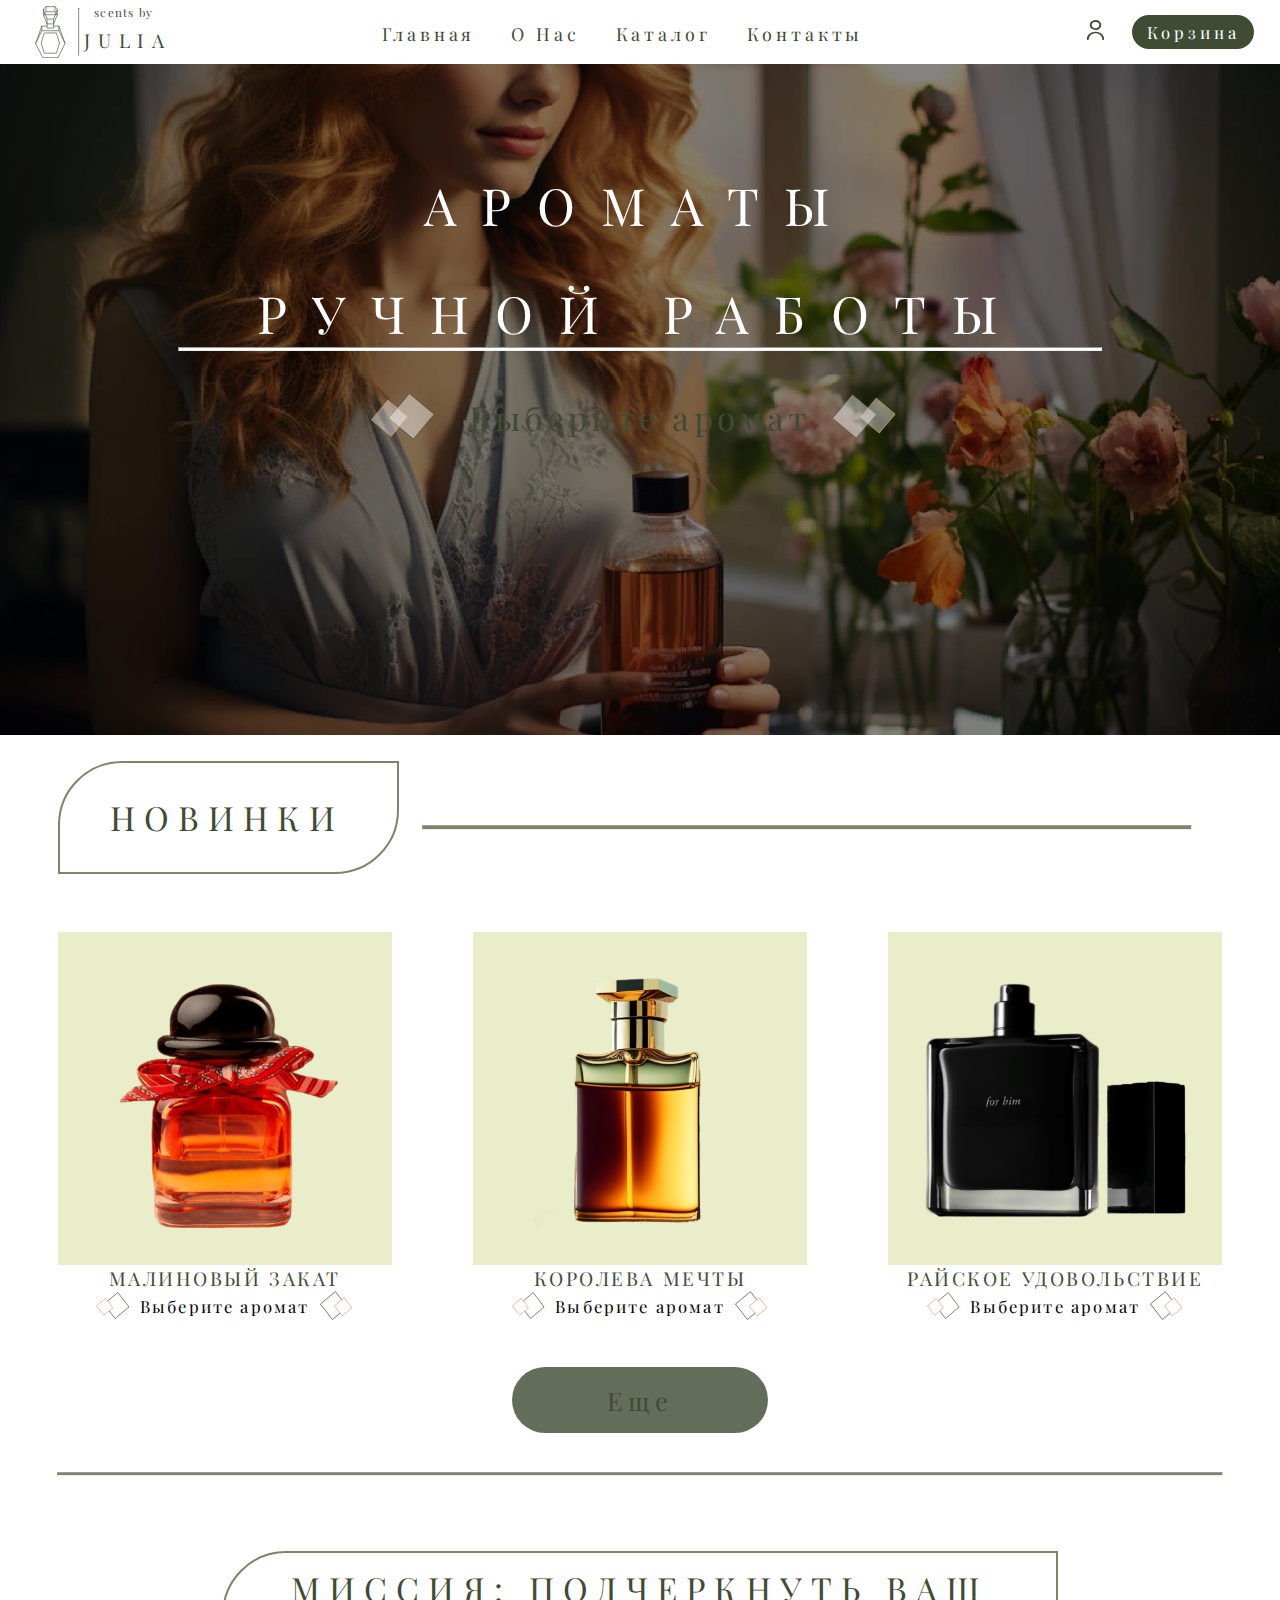
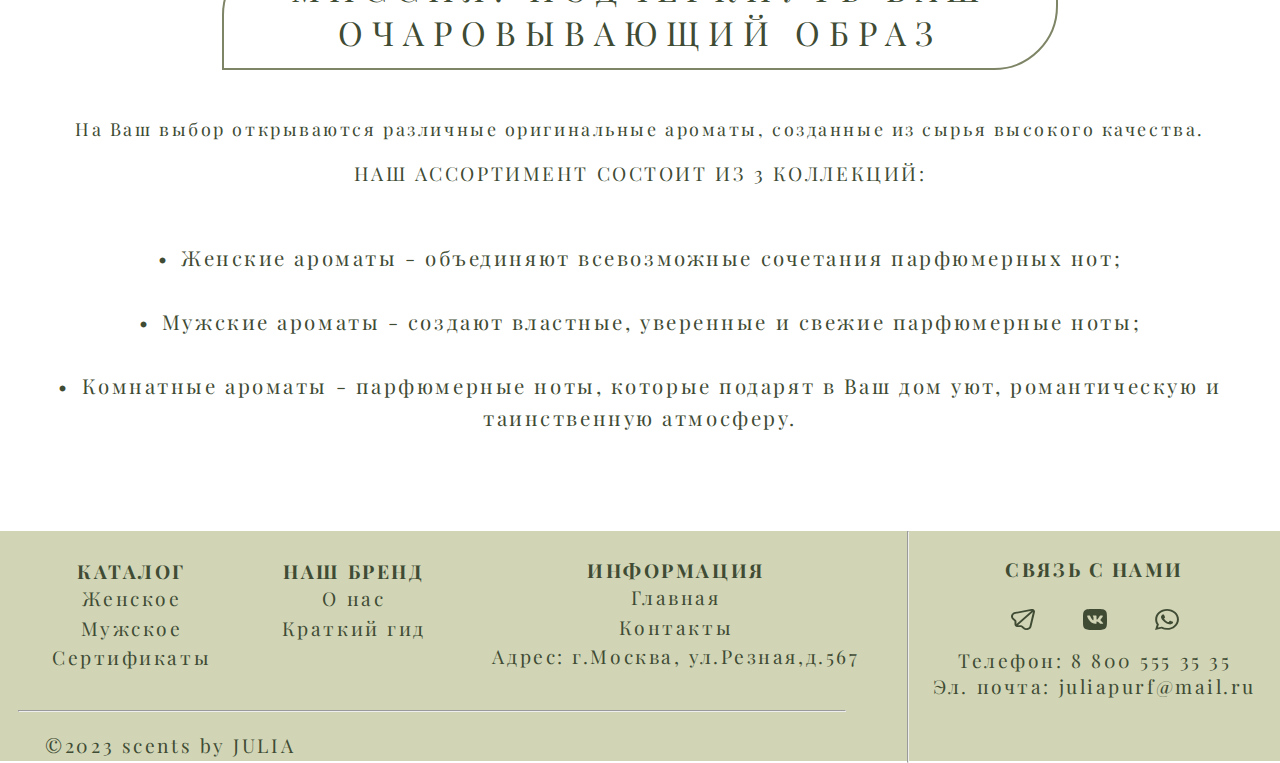
==== commit b747d354: "Add files via upload" ====
--- a/index.html
+++ b/index.html
@@ -205,9 +205,9 @@
             <div class="with_our">
                 <div class="p16"><p16>Связь с нами</p16></div>
                 <div class="znac">
-                    <img src="./img/тг.svg" width="16%" height="100%">
-                    <img src="./img/вк.svg"  width="16%" height="100%">
-                    <img src="./img/ватцап.svg"  width="16%" height="100%">
+                    <a href="https://web.telegram.org/"><img src="./img/тг.svg" width="100%" height="100%"></a>
+                    <a href="https://vk.com/"><img src="./img/вк.svg"  width="100%" height="100%"></a>
+                    <a href="https://web.whatsapp.com/"><img src="./img/ватцап.svg"  width="100%" height="100%"></a>
                 </div>
                 <div class="text">
                     <p20>Телефон: <a href="tel:+78005553535">8 800 555 35 35</a></p20>
@@ -232,7 +232,7 @@
                           <p10>Малиновый закат</p10><br>
                           <p9>Цена: 1892Р</p9>
                           <div><p9>Объем: </p9><p13 id="o10">10  </p13><p13 id="o30">30  </p13><p13 id="o50">50</p13></div><br>
-                          <div class="ror1"><a href="#"><p9>Добавить в корзину</p9></a></div>
+                          <div class="ror1"><a href="login.html"><p9>Добавить в корзину</p9></a></div>
                       </div>
               </div>
   
@@ -279,7 +279,7 @@
                             <p10>Королева мечты</p10><br>
                             <p9>Цена: 6789Р</p9>
                             <div><p9>Объем: </p9><p13 id="o10">10  </p13><p13 id="o30">30  </p13><p13 id="o50">50</p13></div><br>
-                            <div class="ror1"><a href="#"><p9>Добавить в корзину</p9></a></div>
+                            <div class="ror1"><a href="login.html"><p9>Добавить в корзину</p9></a></div>
                         </div>
                 </div>
   
@@ -326,7 +326,7 @@
                             <p10>Рай наслаждения</p10><br>
                             <p9>Цена: 3678Р</p9>
                             <div><p9>Объем: </p9><p13 id="o10">10  </p13><p13 id="o30">30  </p13><p13 id="o50">50</p13></div><br>
-                            <div class="ror1"><a href="#"><p9>Добавить в корзину</p9></a></div>
+                            <div class="ror1"><a href="login.html"><p9>Добавить в корзину</p9></a></div>
                         </div>
                 </div>
                 <div class="xar">
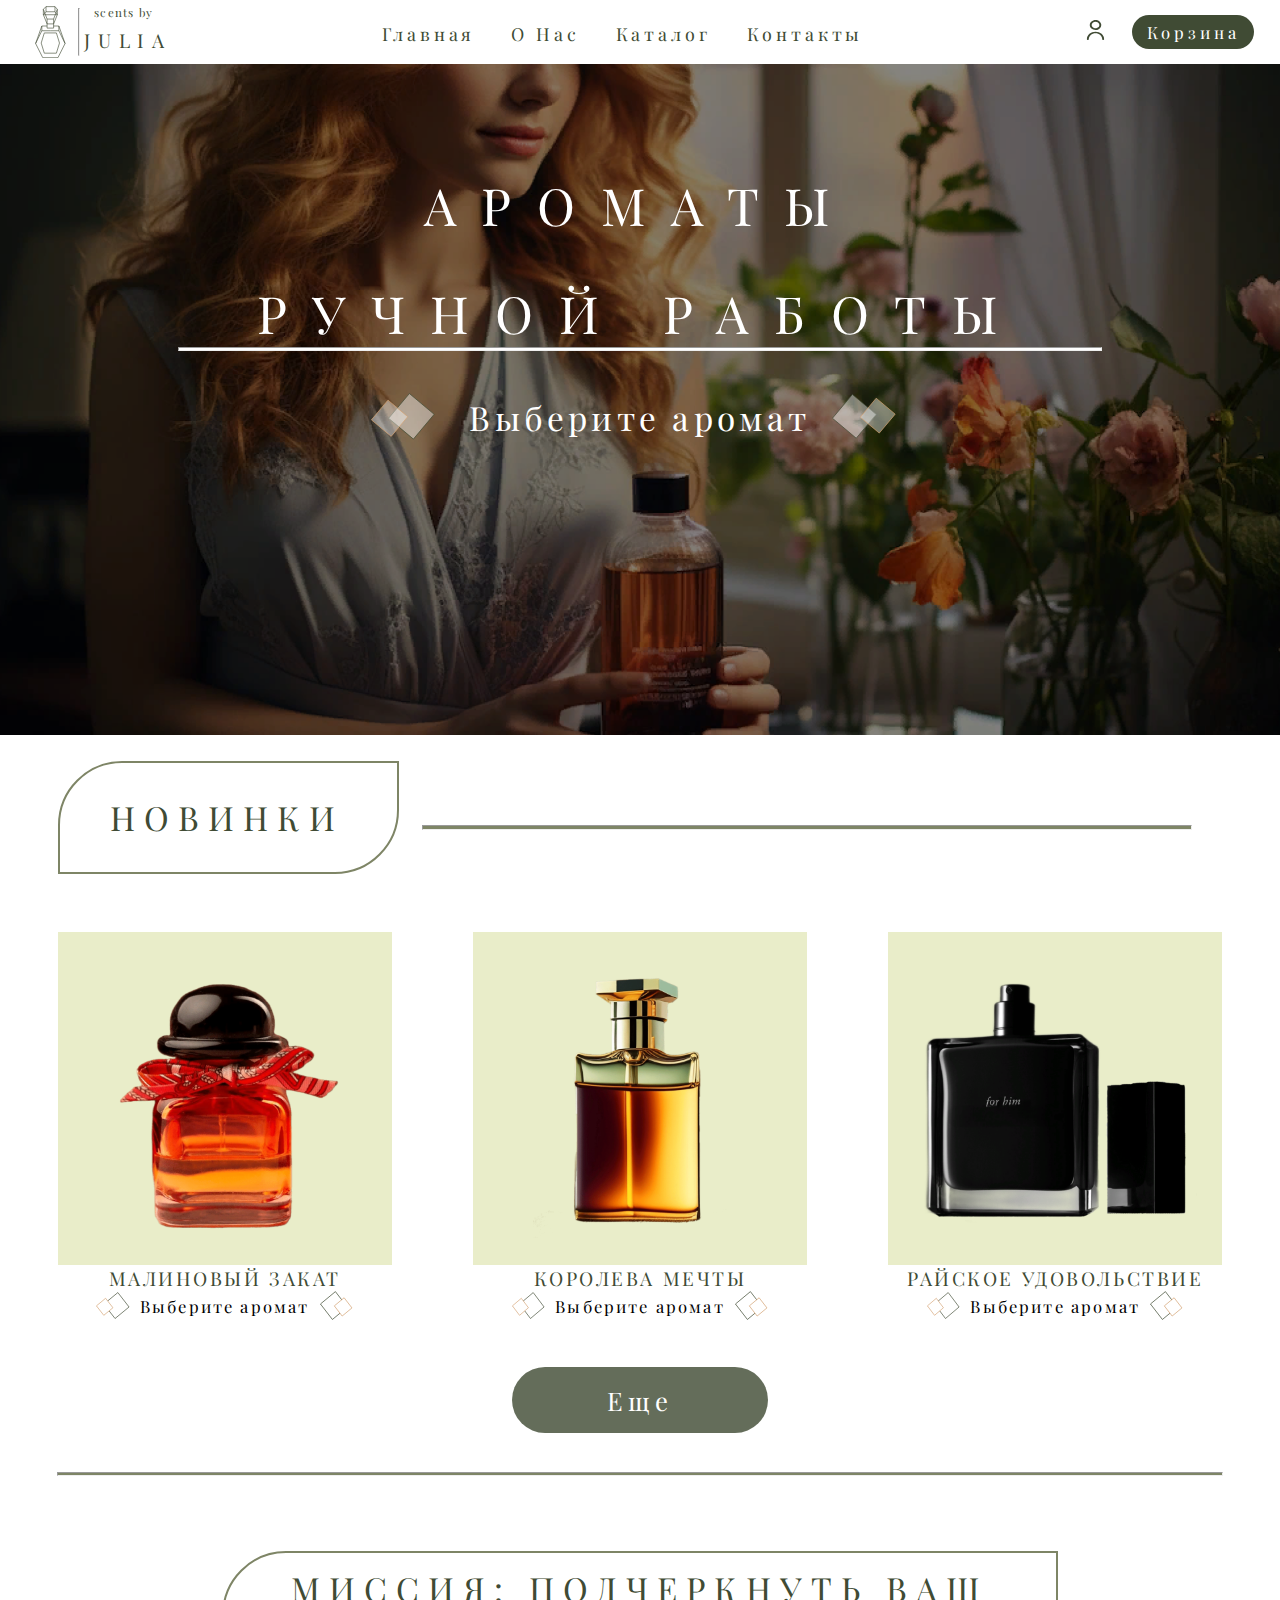
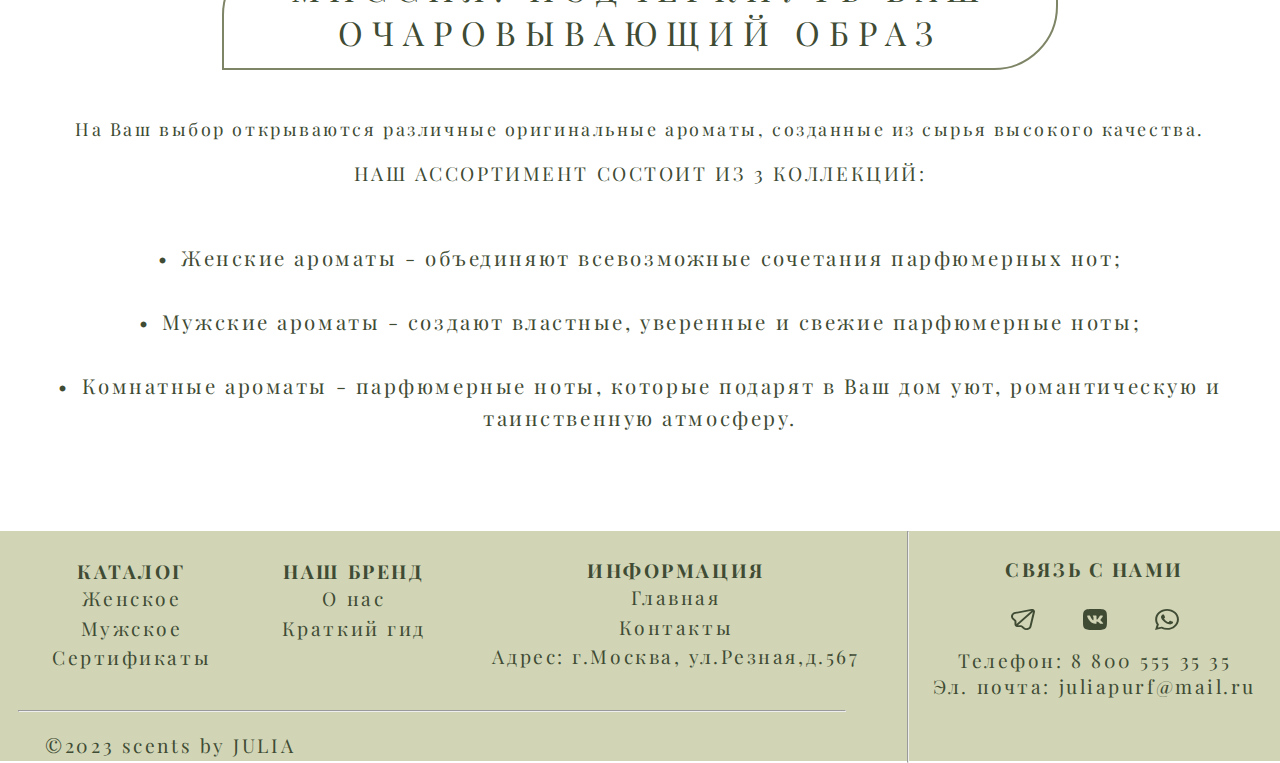
==== commit 4bad3f39: "Add files via upload" ====
--- a/index.html
+++ b/index.html
@@ -230,8 +230,8 @@
                       </div>
                       <div class="fff111" style="text-align: center;">
                           <p10>Малиновый закат</p10><br>
-                          <p9>Цена: 1892Р</p9>
-                          <div><p9>Объем: </p9><p13 id="o10">10  </p13><p13 id="o30">30  </p13><p13 id="o50">50</p13></div><br>
+                          <p21>Цена: 1892Р</p21>
+                          <div><p21>Объем: </p21><p13 id="o10">10  </p13><p13 id="o30">30  </p13><p13 id="o50">50</p13></div><br>
                           <div class="ror1"><a href="login.html"><p9>Добавить в корзину</p9></a></div>
                       </div>
               </div>
@@ -277,8 +277,8 @@
                         </div>
                         <div class="fff111" style="text-align: center;">
                             <p10>Королева мечты</p10><br>
-                            <p9>Цена: 6789Р</p9>
-                            <div><p9>Объем: </p9><p13 id="o10">10  </p13><p13 id="o30">30  </p13><p13 id="o50">50</p13></div><br>
+                            <p21>Цена: 6789Р</p21>
+                            <div><p21>Объем: </p21><p13 id="o1">10  </p13><p13 id="o3">30  </p13><p13 id="o5">50</p13></div><br>
                             <div class="ror1"><a href="login.html"><p9>Добавить в корзину</p9></a></div>
                         </div>
                 </div>
@@ -324,8 +324,8 @@
                         </div>
                         <div class="fff111" style="text-align: center;">
                             <p10>Рай наслаждения</p10><br>
-                            <p9>Цена: 3678Р</p9>
-                            <div><p9>Объем: </p9><p13 id="o10">10  </p13><p13 id="o30">30  </p13><p13 id="o50">50</p13></div><br>
+                            <p21>Цена: 3678Р</p21>
+                            <div><p21>Объем: </p21><p13 id="oo10">10  </p13><p13 id="oo30">30  </p13><p13 id="oo50">50</p13></div><br>
                             <div class="ror1"><a href="login.html"><p9>Добавить в корзину</p9></a></div>
                         </div>
                 </div>
--- a/css/style11.css
+++ b/css/style11.css
@@ -107,7 +107,15 @@
     flex-grow: 1;
     flex-shrink: 0;
 }
-
+p21{
+    color: #404B34;
+    text-align: center;
+    font-size: 1vw;
+    font-style: normal;
+    font-weight: 400;
+    line-height:128.571% ;
+    letter-spacing: 0.1vw;
+}
 p1{
     vertical-align: middle;
     margin: auto 0 ;
@@ -121,7 +129,9 @@
     text-transform: capitalize;
    
 }
-
+a p1:hover{
+    color: #5b882a;
+}
 .pan a {
     margin: auto 2% ;        
     text-decoration: none
@@ -165,7 +175,9 @@
     color: #fff;
     text-decoration: none;
 }
-
+h2 a{
+    color: #fff;
+}
 
 .menu-toggle {
     display: none;
@@ -354,6 +366,21 @@
     line-height: 0px; /* 0% */
     letter-spacing: 0.17vw;
 }
+p7:hover{
+    color: #5b882a;
+    text-decoration: underline;
+}
+.ech:hover{
+    background: rgba(91, 136, 42, 0.82);
+	color: #fff;
+	box-shadow: inset 0 0 0 3px #5b882a;
+}
+.ech a{
+    color: #fff;
+}
+.ech a:hover{
+    color: #fff;
+}
 .ech{
     width: 22%;
     height: 5.2vw;
@@ -565,6 +592,7 @@
 }
 a:hover{
     color: #5b882a;
+    text-decoration: underline;
 }
 
 @media screen and (max-width: 1200px) {
@@ -639,6 +667,8 @@
         text-decoration: none;
     }
 
+    
+    
 }
 @media screen and (max-width: 600px) {
     .logo p2{
